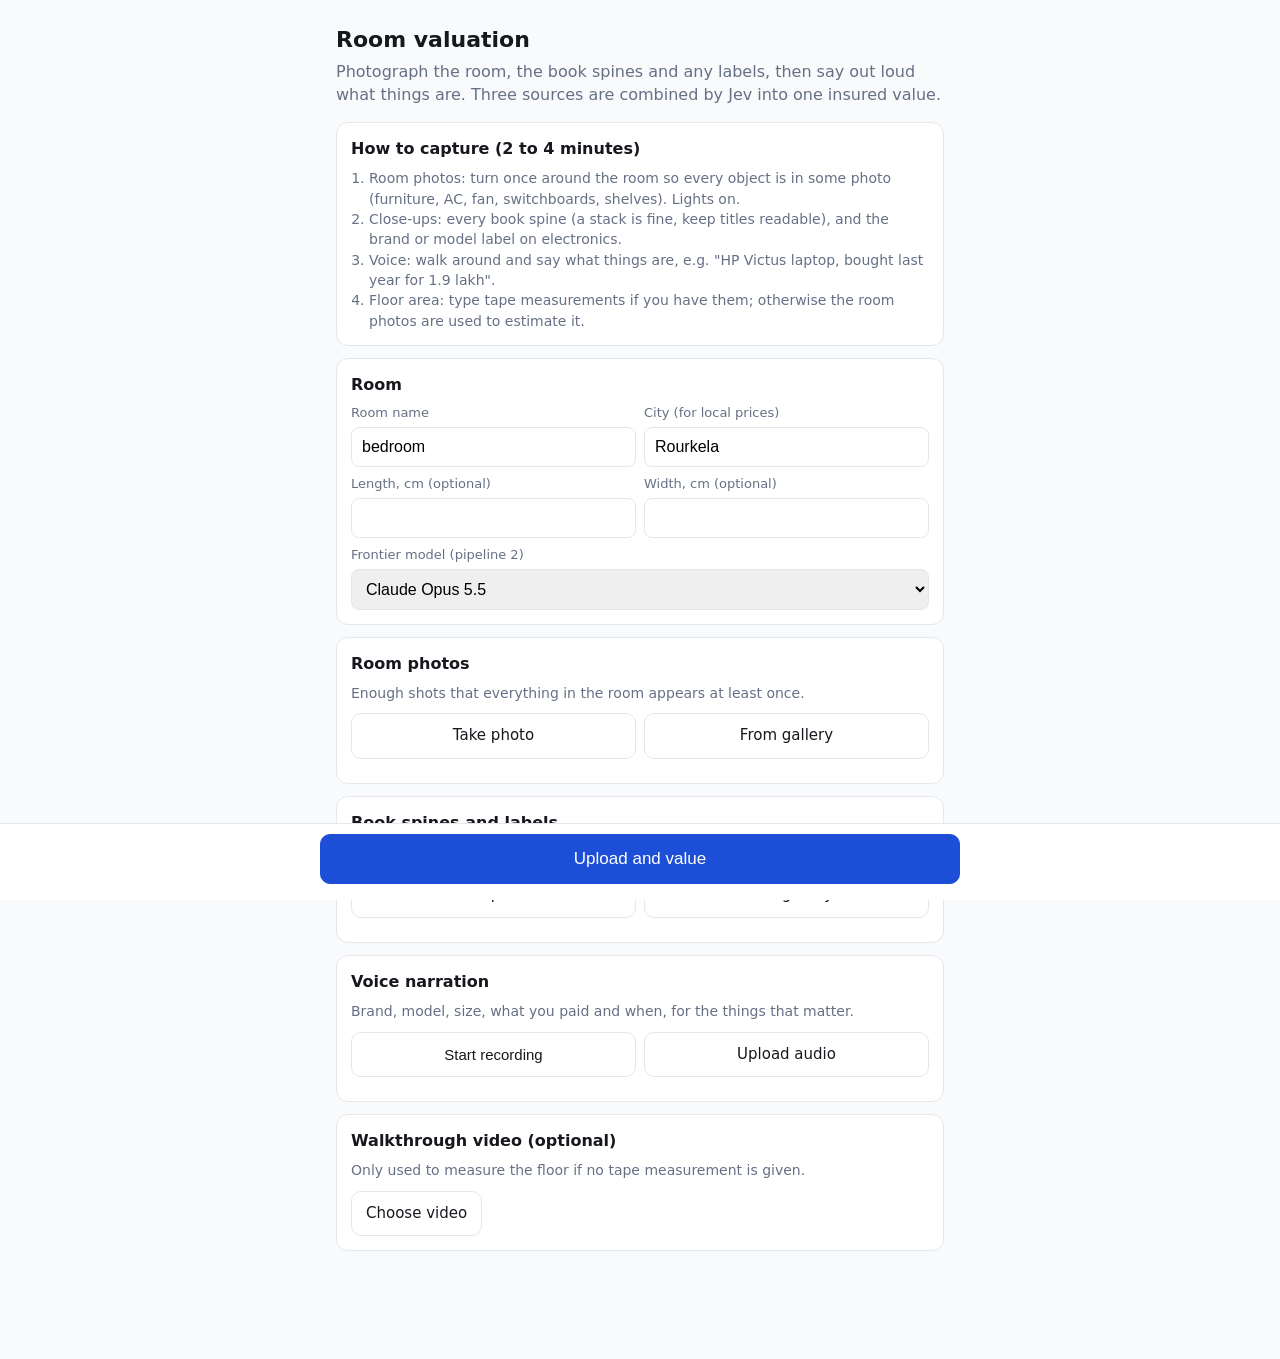
==== web/index.html @ bba1cf2f "Phone capture page, results page and FastAPI backend with a Cloudflare tunnel" ====
<!doctype html>
<html lang="en">
<head>
<meta charset="utf-8">
<meta name="viewport" content="width=device-width, initial-scale=1">
<title>Room valuation: capture</title>
<style>
  :root { --fg:#16181d; --muted:#667085; --line:#e4e7ec; --accent:#1d4ed8; --bg:#f8fafc; }
  * { box-sizing: border-box; }
  body { margin:0; font:16px/1.45 system-ui, -apple-system, Segoe UI, Roboto, sans-serif; color:var(--fg); background:var(--bg); }
  main { max-width:640px; margin:0 auto; padding:16px 16px 96px; }
  h1 { font-size:22px; margin:8px 0 4px; }
  p.lead { color:var(--muted); margin:0 0 16px; }
  section { background:#fff; border:1px solid var(--line); border-radius:12px; padding:14px; margin:12px 0; }
  h2 { font-size:16px; margin:0 0 8px; }
  .hint { color:var(--muted); font-size:14px; margin:0 0 10px; }
  .row { display:flex; gap:8px; flex-wrap:wrap; }
  .row > * { flex:1 1 140px; }
  label.f { display:block; font-size:13px; color:var(--muted); margin-bottom:4px; }
  input[type=text], input[type=number], select { width:100%; padding:10px; border:1px solid var(--line); border-radius:8px; font-size:16px; }
  button, .btn { display:inline-flex; align-items:center; justify-content:center; gap:6px; padding:11px 14px; border-radius:10px;
    border:1px solid var(--line); background:#fff; font-size:15px; cursor:pointer; color:var(--fg); }
  button.primary { background:var(--accent); color:#fff; border-color:var(--accent); width:100%; font-size:17px; padding:14px; }
  button.rec { background:#dc2626; color:#fff; border-color:#dc2626; }
  button:disabled { opacity:.5; }
  .thumbs { display:grid; grid-template-columns:repeat(auto-fill, minmax(84px,1fr)); gap:6px; margin-top:10px; }
  .thumbs div { position:relative; }
  .thumbs img { width:100%; aspect-ratio:1; object-fit:cover; border-radius:8px; border:1px solid var(--line); }
  .thumbs b { position:absolute; top:2px; right:2px; background:rgba(0,0,0,.6); color:#fff; border-radius:50%; width:22px; height:22px;
    display:flex; align-items:center; justify-content:center; font-size:13px; cursor:pointer; }
  audio { width:100%; margin-top:8px; }
  .bar { position:fixed; left:0; right:0; bottom:0; background:#fff; border-top:1px solid var(--line); padding:10px 16px; }
  .bar .inner { max-width:640px; margin:0 auto; }
  progress { width:100%; height:6px; margin-top:6px; display:none; }
  ol.tips { margin:0; padding-left:18px; color:var(--muted); font-size:14px; }
  .err { color:#b42318; font-size:14px; margin-top:6px; }
</style>
</head>
<body>
<main>
  <h1>Room valuation</h1>
  <p class="lead">Photograph the room, the book spines and any labels, then say out loud what things are. Three sources are combined by Jev into one insured value.</p>

  <section>
    <h2>How to capture (2 to 4 minutes)</h2>
    <ol class="tips">
      <li>Room photos: turn once around the room so every object is in some photo (furniture, AC, fan, switchboards, shelves). Lights on.</li>
      <li>Close-ups: every book spine (a stack is fine, keep titles readable), and the brand or model label on electronics.</li>
      <li>Voice: walk around and say what things are, e.g. "HP Victus laptop, bought last year for 1.9 lakh".</li>
      <li>Floor area: type tape measurements if you have them; otherwise the room photos are used to estimate it.</li>
    </ol>
  </section>

  <section>
    <h2>Room</h2>
    <div class="row">
      <div><label class="f">Room name</label><input type="text" id="room" value="bedroom"></div>
      <div><label class="f">City (for local prices)</label><input type="text" id="city" value="Rourkela"></div>
    </div>
    <div class="row" style="margin-top:8px">
      <div><label class="f">Length, cm (optional)</label><input type="number" id="length" inputmode="decimal"></div>
      <div><label class="f">Width, cm (optional)</label><input type="number" id="width" inputmode="decimal"></div>
    </div>
    <div style="margin-top:8px"><label class="f">Frontier model (pipeline 2)</label>
      <select id="backend"><option value="opus">Claude Opus 5.5</option><option value="astra">GPT-6 Astra</option></select></div>
  </section>

  <section>
    <h2>Room photos</h2>
    <p class="hint">Enough shots that everything in the room appears at least once.</p>
    <div class="row">
      <label class="btn">Take photo<input type="file" accept="image/*" capture="environment" hidden data-set="room"></label>
      <label class="btn">From gallery<input type="file" accept="image/*" multiple hidden data-set="room"></label>
    </div>
    <div class="thumbs" id="thumbs-room"></div>
  </section>

  <section>
    <h2>Book spines and labels</h2>
    <p class="hint">Close enough that you could read the text yourself.</p>
    <div class="row">
      <label class="btn">Take photo<input type="file" accept="image/*" capture="environment" hidden data-set="books"></label>
      <label class="btn">From gallery<input type="file" accept="image/*" multiple hidden data-set="books"></label>
    </div>
    <div class="thumbs" id="thumbs-books"></div>
  </section>

  <section>
    <h2>Voice narration</h2>
    <p class="hint">Brand, model, size, what you paid and when, for the things that matter.</p>
    <div class="row">
      <button id="recbtn" type="button">Start recording</button>
      <label class="btn">Upload audio<input type="file" accept="audio/*" hidden id="voicefile"></label>
    </div>
    <div id="rectime" class="hint" style="margin-top:6px"></div>
    <audio id="playback" controls hidden></audio>
  </section>

  <section>
    <h2>Walkthrough video (optional)</h2>
    <p class="hint">Only used to measure the floor if no tape measurement is given.</p>
    <label class="btn">Choose video<input type="file" accept="video/*" hidden id="videofile"></label>
    <span id="videoname" class="hint"></span>
  </section>
</main>

<div class="bar"><div class="inner">
  <button class="primary" id="go">Upload and value</button>
  <progress id="prog" max="100" value="0"></progress>
  <div class="err" id="err"></div>
</div></div>

<script>
const sets = { room: [], books: [] };
let voiceBlob = null, voiceName = null, videoFile = null;

function render(set) {
  const box = document.getElementById("thumbs-" + set);
  box.innerHTML = "";
  sets[set].forEach((f, i) => {
    const d = document.createElement("div");
    const img = document.createElement("img");
    img.src = URL.createObjectURL(f);
    const x = document.createElement("b");
    x.textContent = "×";
    x.onclick = () => { sets[set].splice(i, 1); render(set); };
    d.append(img, x);
    box.append(d);
  });
}
document.querySelectorAll("input[data-set]").forEach(inp => inp.addEventListener("change", e => {
  sets[inp.dataset.set].push(...e.target.files);
  inp.value = "";
  render(inp.dataset.set);
}));

let rec = null, chunks = [], t0 = 0, timer = null;
const recbtn = document.getElementById("recbtn"), playback = document.getElementById("playback");
recbtn.onclick = async () => {
  if (rec && rec.state === "recording") { rec.stop(); return; }
  try {
    const stream = await navigator.mediaDevices.getUserMedia({ audio: true });
    const type = MediaRecorder.isTypeSupported("audio/webm") ? "audio/webm" : "";
    rec = new MediaRecorder(stream, type ? { mimeType: type } : {});
    chunks = [];
    rec.ondataavailable = e => e.data.size && chunks.push(e.data);
    rec.onstop = () => {
      stream.getTracks().forEach(t => t.stop());
      clearInterval(timer);
      voiceBlob = new Blob(chunks, { type: rec.mimeType || "audio/webm" });
      voiceName = "voice." + ((rec.mimeType || "").includes("mp4") ? "m4a" : "webm");
      playback.src = URL.createObjectURL(voiceBlob);
      playback.hidden = false;
      recbtn.textContent = "Record again";
      recbtn.classList.remove("rec");
    };
    rec.start(1000);
    t0 = Date.now();
    recbtn.textContent = "Stop recording";
    recbtn.classList.add("rec");
    timer = setInterval(() => {
      const s = Math.round((Date.now() - t0) / 1000);
      document.getElementById("rectime").textContent = `recording ${Math.floor(s / 60)}:${String(s % 60).padStart(2, "0")}`;
    }, 500);
  } catch (e) {
    document.getElementById("err").textContent = "Microphone not available: " + e.message + " (the page must be opened over https)";
  }
};
document.getElementById("voicefile").onchange = e => {
  const f = e.target.files[0];
  if (!f) return;
  voiceBlob = f;
  voiceName = "voice." + (f.name.split(".").pop() || "m4a");
  playback.src = URL.createObjectURL(f);
  playback.hidden = false;
};
document.getElementById("videofile").onchange = e => {
  videoFile = e.target.files[0] || null;
  document.getElementById("videoname").textContent = videoFile ? videoFile.name : "";
};

document.getElementById("go").onclick = () => {
  const err = document.getElementById("err");
  err.textContent = "";
  if (!sets.room.length && !sets.books.length) { err.textContent = "Add at least one photo."; return; }
  const fd = new FormData();
  for (const id of ["room", "city", "backend"]) fd.append(id, document.getElementById(id).value);
  const L = document.getElementById("length").value, W = document.getElementById("width").value;
  if (L && W) { fd.append("length_cm", L); fd.append("width_cm", W); }
  sets.room.forEach(f => fd.append("room_photos", f, f.name || "photo.jpg"));
  sets.books.forEach(f => fd.append("book_photos", f, f.name || "photo.jpg"));
  if (voiceBlob) fd.append("voice", voiceBlob, voiceName);
  if (videoFile) fd.append("video", videoFile, videoFile.name);
  const xhr = new XMLHttpRequest(), prog = document.getElementById("prog"), go = document.getElementById("go");
  go.disabled = true;
  prog.style.display = "block";
  xhr.upload.onprogress = e => { if (e.lengthComputable) prog.value = 100 * e.loaded / e.total; };
  xhr.onload = () => {
    if (xhr.status === 200) { location.href = JSON.parse(xhr.responseText).results; return; }
    go.disabled = false;
    err.textContent = "Upload failed: " + xhr.status + " " + xhr.responseText;
  };
  xhr.onerror = () => { go.disabled = false; err.textContent = "Upload failed, check the connection."; };
  xhr.open("POST", "/api/captures");
  xhr.send(fd);
};
</script>
</body>
</html>
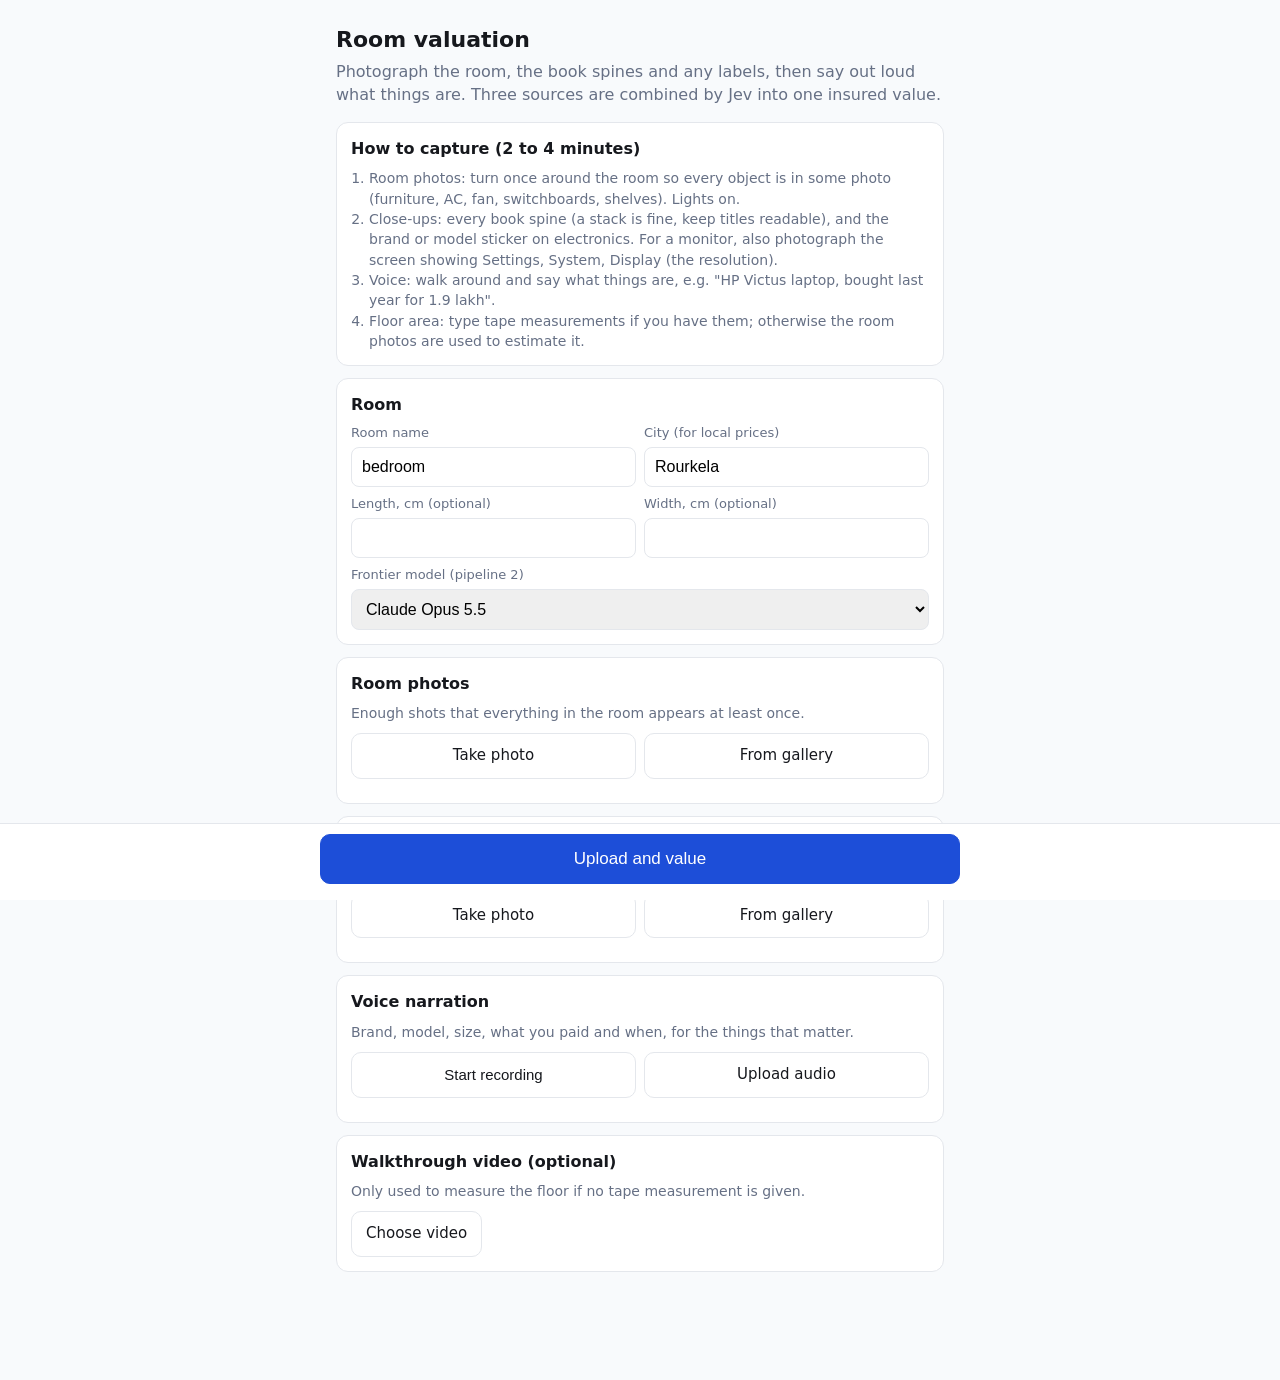
==== commit 5bc003bb: "Price paid counts as replacement cost only when recent; doors, windows and switchboards totalled as " ====
--- a/web/index.html
+++ b/web/index.html
@@ -45,7 +45,8 @@
     <h2>How to capture (2 to 4 minutes)</h2>
     <ol class="tips">
       <li>Room photos: turn once around the room so every object is in some photo (furniture, AC, fan, switchboards, shelves). Lights on.</li>
-      <li>Close-ups: every book spine (a stack is fine, keep titles readable), and the brand or model label on electronics.</li>
+      <li>Close-ups: every book spine (a stack is fine, keep titles readable), and the brand or model sticker on electronics.
+        For a monitor, also photograph the screen showing Settings, System, Display (the resolution).</li>
       <li>Voice: walk around and say what things are, e.g. "HP Victus laptop, bought last year for 1.9 lakh".</li>
       <li>Floor area: type tape measurements if you have them; otherwise the room photos are used to estimate it.</li>
     </ol>
@@ -62,7 +63,8 @@
       <div><label class="f">Width, cm (optional)</label><input type="number" id="width" inputmode="decimal"></div>
     </div>
     <div style="margin-top:8px"><label class="f">Frontier model (pipeline 2)</label>
-      <select id="backend"><option value="opus">Claude Opus 5.5</option><option value="astra">GPT-6 Astra</option></select></div>
+      <select id="backend"><option value="opus">Claude Opus 5.5</option><option value="astra">GPT-6 Astra</option>
+        <option value="none">Skip (test run: local models, voice and Jev only)</option></select></div>
   </section>
 
   <section>
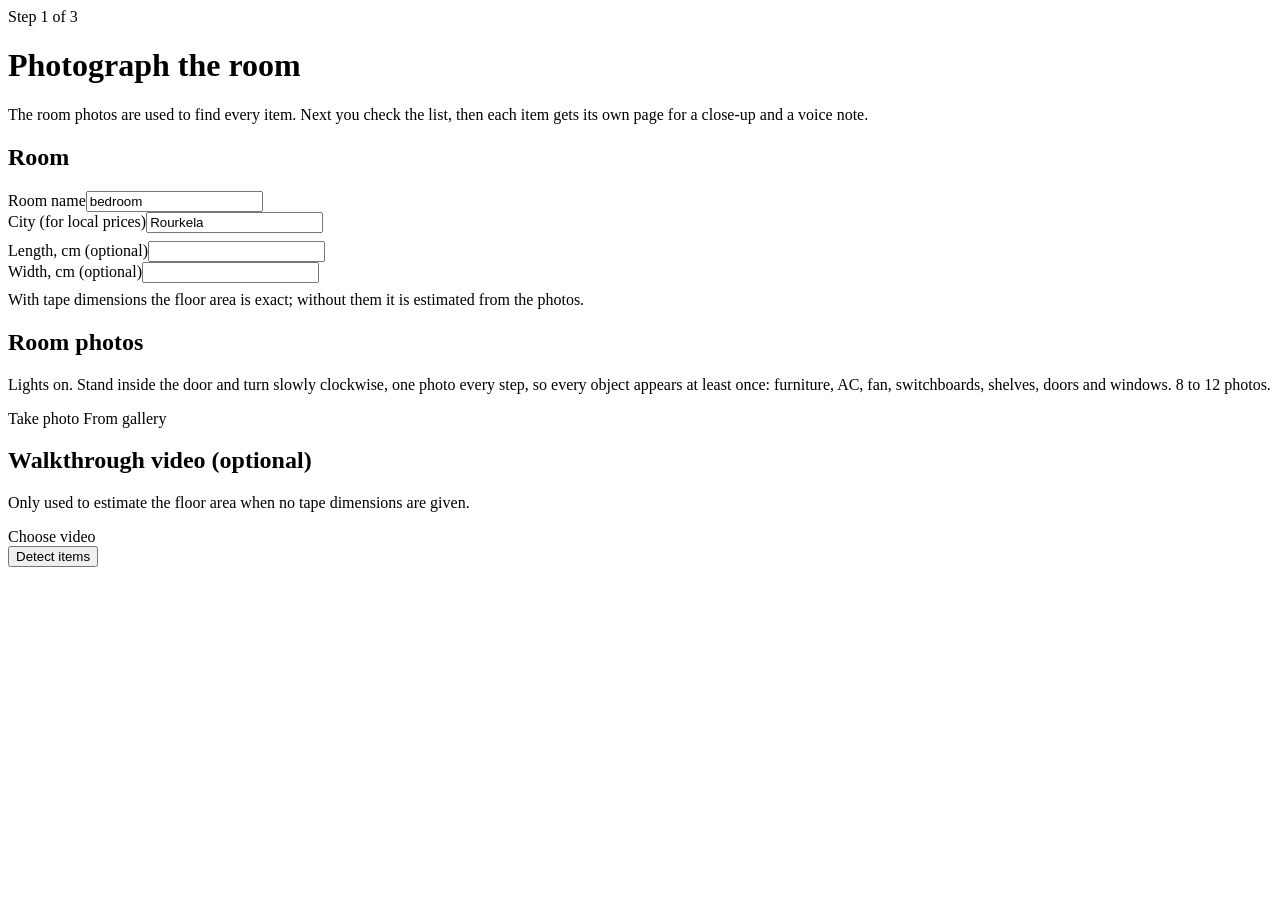
==== commit ca9fd4dc: "Guided capture: room photos, a reviewed item list, one page per item for close-ups and a voice note," ====
--- a/web/index.html
+++ b/web/index.html
@@ -3,208 +3,75 @@
 <head>
 <meta charset="utf-8">
 <meta name="viewport" content="width=device-width, initial-scale=1">
-<title>Room valuation: capture</title>
-<style>
-  :root { --fg:#16181d; --muted:#667085; --line:#e4e7ec; --accent:#1d4ed8; --bg:#f8fafc; }
-  * { box-sizing: border-box; }
-  body { margin:0; font:16px/1.45 system-ui, -apple-system, Segoe UI, Roboto, sans-serif; color:var(--fg); background:var(--bg); }
-  main { max-width:640px; margin:0 auto; padding:16px 16px 96px; }
-  h1 { font-size:22px; margin:8px 0 4px; }
-  p.lead { color:var(--muted); margin:0 0 16px; }
-  section { background:#fff; border:1px solid var(--line); border-radius:12px; padding:14px; margin:12px 0; }
-  h2 { font-size:16px; margin:0 0 8px; }
-  .hint { color:var(--muted); font-size:14px; margin:0 0 10px; }
-  .row { display:flex; gap:8px; flex-wrap:wrap; }
-  .row > * { flex:1 1 140px; }
-  label.f { display:block; font-size:13px; color:var(--muted); margin-bottom:4px; }
-  input[type=text], input[type=number], select { width:100%; padding:10px; border:1px solid var(--line); border-radius:8px; font-size:16px; }
-  button, .btn { display:inline-flex; align-items:center; justify-content:center; gap:6px; padding:11px 14px; border-radius:10px;
-    border:1px solid var(--line); background:#fff; font-size:15px; cursor:pointer; color:var(--fg); }
-  button.primary { background:var(--accent); color:#fff; border-color:var(--accent); width:100%; font-size:17px; padding:14px; }
-  button.rec { background:#dc2626; color:#fff; border-color:#dc2626; }
-  button:disabled { opacity:.5; }
-  .thumbs { display:grid; grid-template-columns:repeat(auto-fill, minmax(84px,1fr)); gap:6px; margin-top:10px; }
-  .thumbs div { position:relative; }
-  .thumbs img { width:100%; aspect-ratio:1; object-fit:cover; border-radius:8px; border:1px solid var(--line); }
-  .thumbs b { position:absolute; top:2px; right:2px; background:rgba(0,0,0,.6); color:#fff; border-radius:50%; width:22px; height:22px;
-    display:flex; align-items:center; justify-content:center; font-size:13px; cursor:pointer; }
-  audio { width:100%; margin-top:8px; }
-  .bar { position:fixed; left:0; right:0; bottom:0; background:#fff; border-top:1px solid var(--line); padding:10px 16px; }
-  .bar .inner { max-width:640px; margin:0 auto; }
-  progress { width:100%; height:6px; margin-top:6px; display:none; }
-  ol.tips { margin:0; padding-left:18px; color:var(--muted); font-size:14px; }
-  .err { color:#b42318; font-size:14px; margin-top:6px; }
-</style>
+<title>Room valuation: 1. room photos</title>
+<link rel="stylesheet" href="/static/app.css">
 </head>
 <body>
 <main>
-  <h1>Room valuation</h1>
-  <p class="lead">Photograph the room, the book spines and any labels, then say out loud what things are. Three sources are combined by Jev into one insured value.</p>
-
-  <section>
-    <h2>How to capture (2 to 4 minutes)</h2>
-    <ol class="tips">
-      <li>Room photos: turn once around the room so every object is in some photo (furniture, AC, fan, switchboards, shelves). Lights on.</li>
-      <li>Close-ups: every book spine (a stack is fine, keep titles readable), and the brand or model sticker on electronics.
-        For a monitor, also photograph the screen showing Settings, System, Display (the resolution).</li>
-      <li>Voice: walk around and say what things are, e.g. "HP Victus laptop, bought last year for 1.9 lakh".</li>
-      <li>Floor area: type tape measurements if you have them; otherwise the room photos are used to estimate it.</li>
-    </ol>
-  </section>
+  <div class="step">Step 1 of 3</div>
+  <h1>Photograph the room</h1>
+  <p class="lead">The room photos are used to find every item. Next you check the list, then each item gets its own page for a close-up and a voice note.</p>
 
   <section>
     <h2>Room</h2>
     <div class="row">
-      <div><label class="f">Room name</label><input type="text" id="room" value="bedroom"></div>
-      <div><label class="f">City (for local prices)</label><input type="text" id="city" value="Rourkela"></div>
+      <div class="grow"><label class="f">Room name</label><input type="text" id="room" value="bedroom"></div>
+      <div class="grow"><label class="f">City (for local prices)</label><input type="text" id="city" value="Rourkela"></div>
     </div>
     <div class="row" style="margin-top:8px">
-      <div><label class="f">Length, cm (optional)</label><input type="number" id="length" inputmode="decimal"></div>
-      <div><label class="f">Width, cm (optional)</label><input type="number" id="width" inputmode="decimal"></div>
+      <div class="grow"><label class="f">Length, cm (optional)</label><input type="number" id="length" inputmode="decimal"></div>
+      <div class="grow"><label class="f">Width, cm (optional)</label><input type="number" id="width" inputmode="decimal"></div>
     </div>
-    <div style="margin-top:8px"><label class="f">Frontier model (pipeline 2)</label>
-      <select id="backend"><option value="opus">Claude Opus 5.5</option><option value="astra">GPT-6 Astra</option>
-        <option value="none">Skip (test run: local models, voice and Jev only)</option></select></div>
+    <p class="hint" style="margin-top:8px">With tape dimensions the floor area is exact; without them it is estimated from the photos.</p>
   </section>
 
   <section>
     <h2>Room photos</h2>
-    <p class="hint">Enough shots that everything in the room appears at least once.</p>
+    <p class="hint">Lights on. Stand inside the door and turn slowly clockwise, one photo every step, so every object appears at least once: furniture, AC, fan, switchboards, shelves, doors and windows. 8 to 12 photos.</p>
     <div class="row">
-      <label class="btn">Take photo<input type="file" accept="image/*" capture="environment" hidden data-set="room"></label>
-      <label class="btn">From gallery<input type="file" accept="image/*" multiple hidden data-set="room"></label>
+      <label class="btn primary">Take photo<input type="file" accept="image/*" capture="environment" hidden class="pick"></label>
+      <label class="btn">From gallery<input type="file" accept="image/*" multiple hidden class="pick"></label>
     </div>
-    <div class="thumbs" id="thumbs-room"></div>
-  </section>
-
-  <section>
-    <h2>Book spines and labels</h2>
-    <p class="hint">Close enough that you could read the text yourself.</p>
-    <div class="row">
-      <label class="btn">Take photo<input type="file" accept="image/*" capture="environment" hidden data-set="books"></label>
-      <label class="btn">From gallery<input type="file" accept="image/*" multiple hidden data-set="books"></label>
-    </div>
-    <div class="thumbs" id="thumbs-books"></div>
-  </section>
-
-  <section>
-    <h2>Voice narration</h2>
-    <p class="hint">Brand, model, size, what you paid and when, for the things that matter.</p>
-    <div class="row">
-      <button id="recbtn" type="button">Start recording</button>
-      <label class="btn">Upload audio<input type="file" accept="audio/*" hidden id="voicefile"></label>
-    </div>
-    <div id="rectime" class="hint" style="margin-top:6px"></div>
-    <audio id="playback" controls hidden></audio>
+    <div class="thumbs" id="thumbs"></div>
   </section>
 
   <section>
     <h2>Walkthrough video (optional)</h2>
-    <p class="hint">Only used to measure the floor if no tape measurement is given.</p>
+    <p class="hint">Only used to estimate the floor area when no tape dimensions are given.</p>
     <label class="btn">Choose video<input type="file" accept="video/*" hidden id="videofile"></label>
     <span id="videoname" class="hint"></span>
   </section>
 </main>
 
-<div class="bar"><div class="inner">
-  <button class="primary" id="go">Upload and value</button>
-  <progress id="prog" max="100" value="0"></progress>
+<div class="bar"><div class="inner" style="flex-direction:column">
+  <button class="primary wide" id="go">Detect items</button>
+  <progress id="prog" max="100" value="0" hidden></progress>
   <div class="err" id="err"></div>
 </div></div>
 
+<script src="/static/app.js"></script>
 <script>
-const sets = { room: [], books: [] };
-let voiceBlob = null, voiceName = null, videoFile = null;
-
-function render(set) {
-  const box = document.getElementById("thumbs-" + set);
-  box.innerHTML = "";
-  sets[set].forEach((f, i) => {
-    const d = document.createElement("div");
-    const img = document.createElement("img");
-    img.src = URL.createObjectURL(f);
-    const x = document.createElement("b");
-    x.textContent = "×";
-    x.onclick = () => { sets[set].splice(i, 1); render(set); };
-    d.append(img, x);
-    box.append(d);
-  });
-}
-document.querySelectorAll("input[data-set]").forEach(inp => inp.addEventListener("change", e => {
-  sets[inp.dataset.set].push(...e.target.files);
-  inp.value = "";
-  render(inp.dataset.set);
-}));
-
-let rec = null, chunks = [], t0 = 0, timer = null;
-const recbtn = document.getElementById("recbtn"), playback = document.getElementById("playback");
-recbtn.onclick = async () => {
-  if (rec && rec.state === "recording") { rec.stop(); return; }
-  try {
-    const stream = await navigator.mediaDevices.getUserMedia({ audio: true });
-    const type = MediaRecorder.isTypeSupported("audio/webm") ? "audio/webm" : "";
-    rec = new MediaRecorder(stream, type ? { mimeType: type } : {});
-    chunks = [];
-    rec.ondataavailable = e => e.data.size && chunks.push(e.data);
-    rec.onstop = () => {
-      stream.getTracks().forEach(t => t.stop());
-      clearInterval(timer);
-      voiceBlob = new Blob(chunks, { type: rec.mimeType || "audio/webm" });
-      voiceName = "voice." + ((rec.mimeType || "").includes("mp4") ? "m4a" : "webm");
-      playback.src = URL.createObjectURL(voiceBlob);
-      playback.hidden = false;
-      recbtn.textContent = "Record again";
-      recbtn.classList.remove("rec");
-    };
-    rec.start(1000);
-    t0 = Date.now();
-    recbtn.textContent = "Stop recording";
-    recbtn.classList.add("rec");
-    timer = setInterval(() => {
-      const s = Math.round((Date.now() - t0) / 1000);
-      document.getElementById("rectime").textContent = `recording ${Math.floor(s / 60)}:${String(s % 60).padStart(2, "0")}`;
-    }, 500);
-  } catch (e) {
-    document.getElementById("err").textContent = "Microphone not available: " + e.message + " (the page must be opened over https)";
-  }
-};
-document.getElementById("voicefile").onchange = e => {
-  const f = e.target.files[0];
-  if (!f) return;
-  voiceBlob = f;
-  voiceName = "voice." + (f.name.split(".").pop() || "m4a");
-  playback.src = URL.createObjectURL(f);
-  playback.hidden = false;
-};
+const photos = photoPicker([...document.querySelectorAll(".pick")], document.getElementById("thumbs"));
+let videoFile = null;
 document.getElementById("videofile").onchange = e => {
   videoFile = e.target.files[0] || null;
   document.getElementById("videoname").textContent = videoFile ? videoFile.name : "";
 };
-
-document.getElementById("go").onclick = () => {
-  const err = document.getElementById("err");
+document.getElementById("go").onclick = async () => {
+  const err = document.getElementById("err"), go = document.getElementById("go");
   err.textContent = "";
-  if (!sets.room.length && !sets.books.length) { err.textContent = "Add at least one photo."; return; }
+  if (!photos.length) { err.textContent = "Take at least one room photo."; return; }
   const fd = new FormData();
-  for (const id of ["room", "city", "backend"]) fd.append(id, document.getElementById(id).value);
+  for (const id of ["room", "city"]) fd.append(id, document.getElementById(id).value);
   const L = document.getElementById("length").value, W = document.getElementById("width").value;
   if (L && W) { fd.append("length_cm", L); fd.append("width_cm", W); }
-  sets.room.forEach(f => fd.append("room_photos", f, f.name || "photo.jpg"));
-  sets.books.forEach(f => fd.append("book_photos", f, f.name || "photo.jpg"));
-  if (voiceBlob) fd.append("voice", voiceBlob, voiceName);
+  photos.forEach(f => fd.append("room_photos", f, f.name || "photo.jpg"));
   if (videoFile) fd.append("video", videoFile, videoFile.name);
-  const xhr = new XMLHttpRequest(), prog = document.getElementById("prog"), go = document.getElementById("go");
   go.disabled = true;
-  prog.style.display = "block";
-  xhr.upload.onprogress = e => { if (e.lengthComputable) prog.value = 100 * e.loaded / e.total; };
-  xhr.onload = () => {
-    if (xhr.status === 200) { location.href = JSON.parse(xhr.responseText).results; return; }
-    go.disabled = false;
-    err.textContent = "Upload failed: " + xhr.status + " " + xhr.responseText;
-  };
-  xhr.onerror = () => { go.disabled = false; err.textContent = "Upload failed, check the connection."; };
-  xhr.open("POST", "/api/captures");
-  xhr.send(fd);
+  try {
+    const r = await upload("/api/captures", fd, document.getElementById("prog"));
+    location.href = r.next;
+  } catch (e) { go.disabled = false; err.textContent = "Upload failed: " + e.message; }
 };
 </script>
 </body>
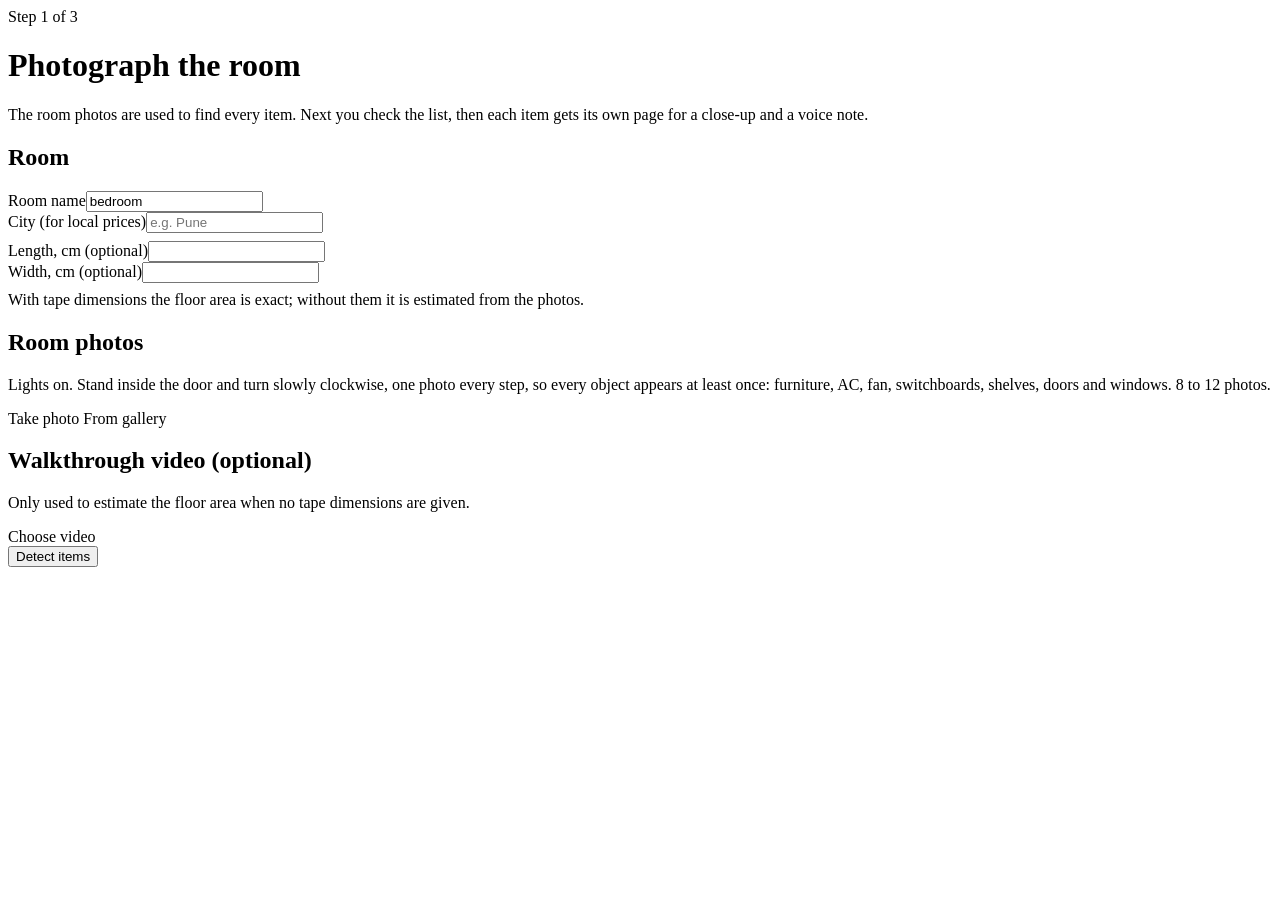
==== commit 55fb1730: "Neutral examples in prompts and tips instead of values from the test room; project notes in CLAUDE.m" ====
--- a/web/index.html
+++ b/web/index.html
@@ -16,7 +16,7 @@
     <h2>Room</h2>
     <div class="row">
       <div class="grow"><label class="f">Room name</label><input type="text" id="room" value="bedroom"></div>
-      <div class="grow"><label class="f">City (for local prices)</label><input type="text" id="city" value="Rourkela"></div>
+      <div class="grow"><label class="f">City (for local prices)</label><input type="text" id="city" placeholder="e.g. Pune"></div>
     </div>
     <div class="row" style="margin-top:8px">
       <div class="grow"><label class="f">Length, cm (optional)</label><input type="number" id="length" inputmode="decimal"></div>
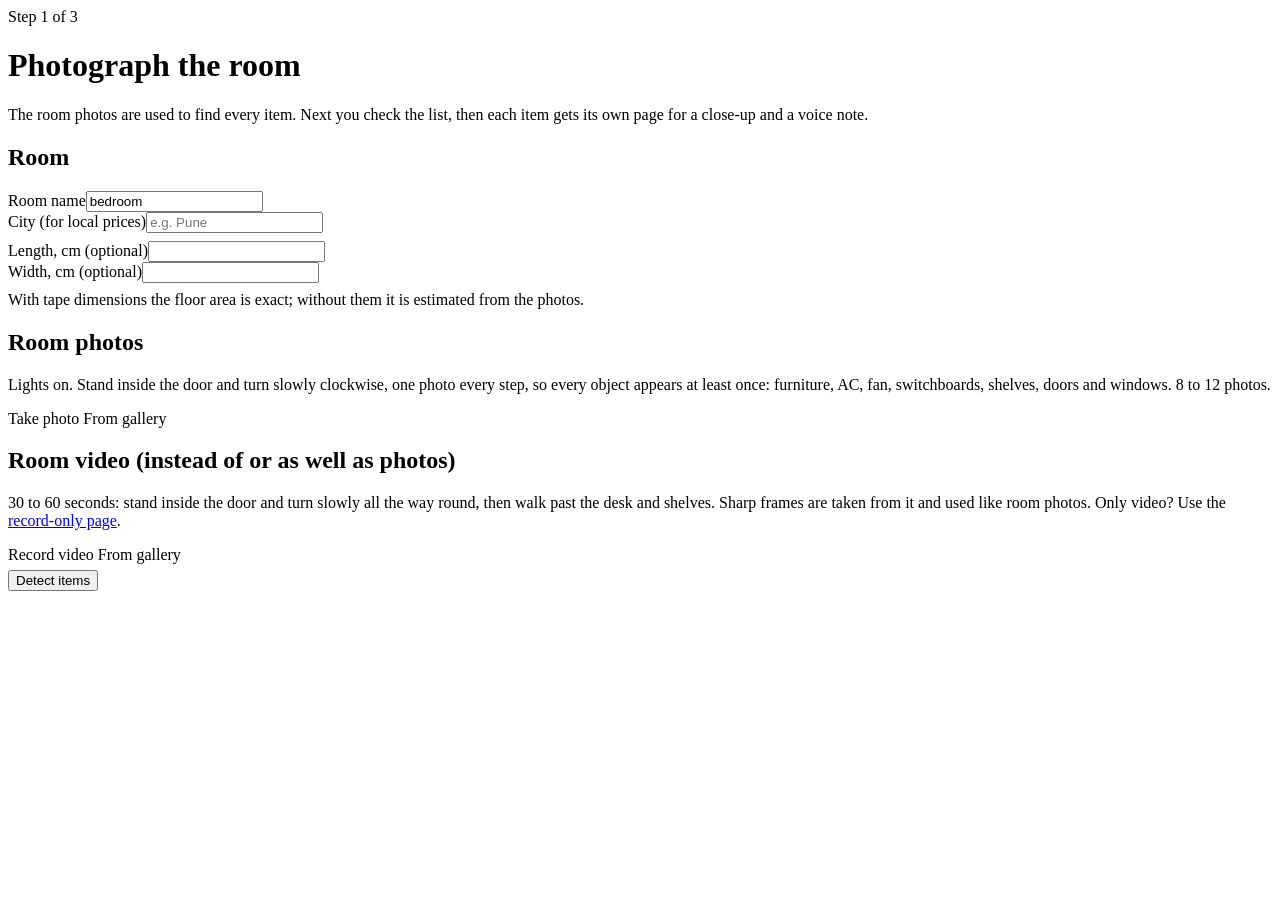
==== commit 311930f6: "Status file written atomically, models load offline, replay and scoring commands, room video recorde" ====
--- a/web/index.html
+++ b/web/index.html
@@ -36,10 +36,14 @@
   </section>
 
   <section>
-    <h2>Walkthrough video (optional)</h2>
-    <p class="hint">Only used to estimate the floor area when no tape dimensions are given.</p>
-    <label class="btn">Choose video<input type="file" accept="video/*" hidden id="videofile"></label>
-    <span id="videoname" class="hint"></span>
+    <h2>Room video (instead of or as well as photos)</h2>
+    <p class="hint">30 to 60 seconds: stand inside the door and turn slowly all the way round, then walk past the desk and shelves. Sharp frames are taken from it and used like room photos. Only video? Use the <a href="/record">record-only page</a>.</p>
+    <div class="row">
+      <label class="btn primary">Record video<input type="file" accept="video/*" capture="environment" hidden class="vid"></label>
+      <label class="btn">From gallery<input type="file" accept="video/*" hidden class="vid"></label>
+    </div>
+    <div id="videoname" class="hint" style="margin-top:6px"></div>
+    <video id="videoprev" controls playsinline hidden style="width:100%;margin-top:8px;border-radius:10px"></video>
   </section>
 </main>
 
@@ -53,20 +57,22 @@
 <script>
 const photos = photoPicker([...document.querySelectorAll(".pick")], document.getElementById("thumbs"));
 let videoFile = null;
-document.getElementById("videofile").onchange = e => {
+document.querySelectorAll(".vid").forEach(inp => inp.onchange = e => {
   videoFile = e.target.files[0] || null;
-  document.getElementById("videoname").textContent = videoFile ? videoFile.name : "";
-};
+  document.getElementById("videoname").textContent = videoFile ? `${videoFile.name || "video"} (${(videoFile.size / 1e6).toFixed(1)} MB)` : "";
+  const v = document.getElementById("videoprev");
+  if (videoFile) { v.src = URL.createObjectURL(videoFile); v.hidden = false; }
+});
 document.getElementById("go").onclick = async () => {
   const err = document.getElementById("err"), go = document.getElementById("go");
   err.textContent = "";
-  if (!photos.length) { err.textContent = "Take at least one room photo."; return; }
+  if (!photos.length && !videoFile) { err.textContent = "Record a room video or take at least one room photo."; return; }
   const fd = new FormData();
   for (const id of ["room", "city"]) fd.append(id, document.getElementById(id).value);
   const L = document.getElementById("length").value, W = document.getElementById("width").value;
   if (L && W) { fd.append("length_cm", L); fd.append("width_cm", W); }
   photos.forEach(f => fd.append("room_photos", f, f.name || "photo.jpg"));
-  if (videoFile) fd.append("video", videoFile, videoFile.name);
+  if (videoFile) fd.append("video", videoFile, videoFile.name || "video.mp4");
   go.disabled = true;
   try {
     const r = await upload("/api/captures", fd, document.getElementById("prog"));
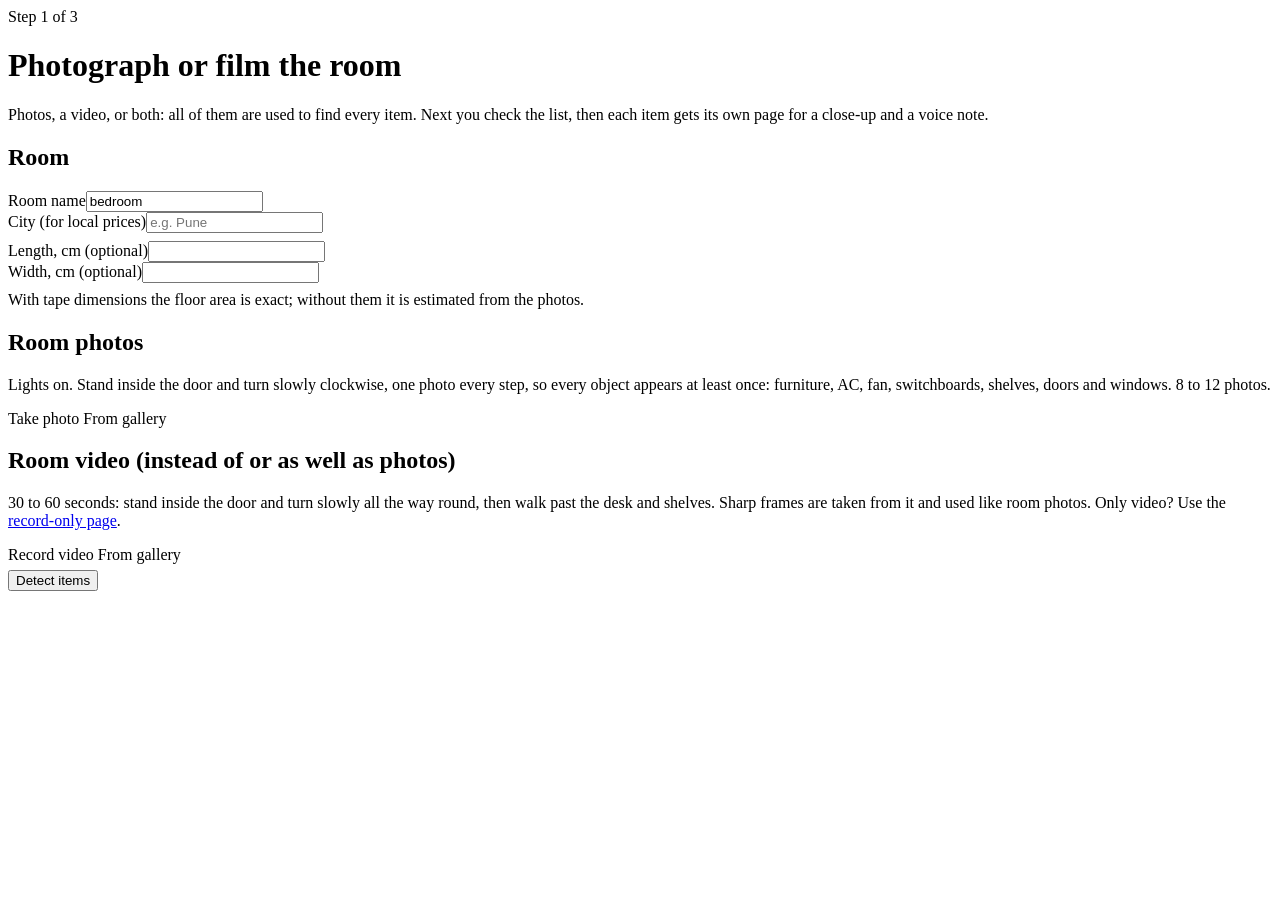
==== commit 6bd22f05: "Several voice notes per item plus the typed note, read together as one statement; upload page takes " ====
--- a/web/index.html
+++ b/web/index.html
@@ -9,8 +9,8 @@
 <body>
 <main>
   <div class="step">Step 1 of 3</div>
-  <h1>Photograph the room</h1>
-  <p class="lead">The room photos are used to find every item. Next you check the list, then each item gets its own page for a close-up and a voice note.</p>
+  <h1>Photograph or film the room</h1>
+  <p class="lead">Photos, a video, or both: all of them are used to find every item. Next you check the list, then each item gets its own page for a close-up and a voice note.</p>
 
   <section>
     <h2>Room</h2>
